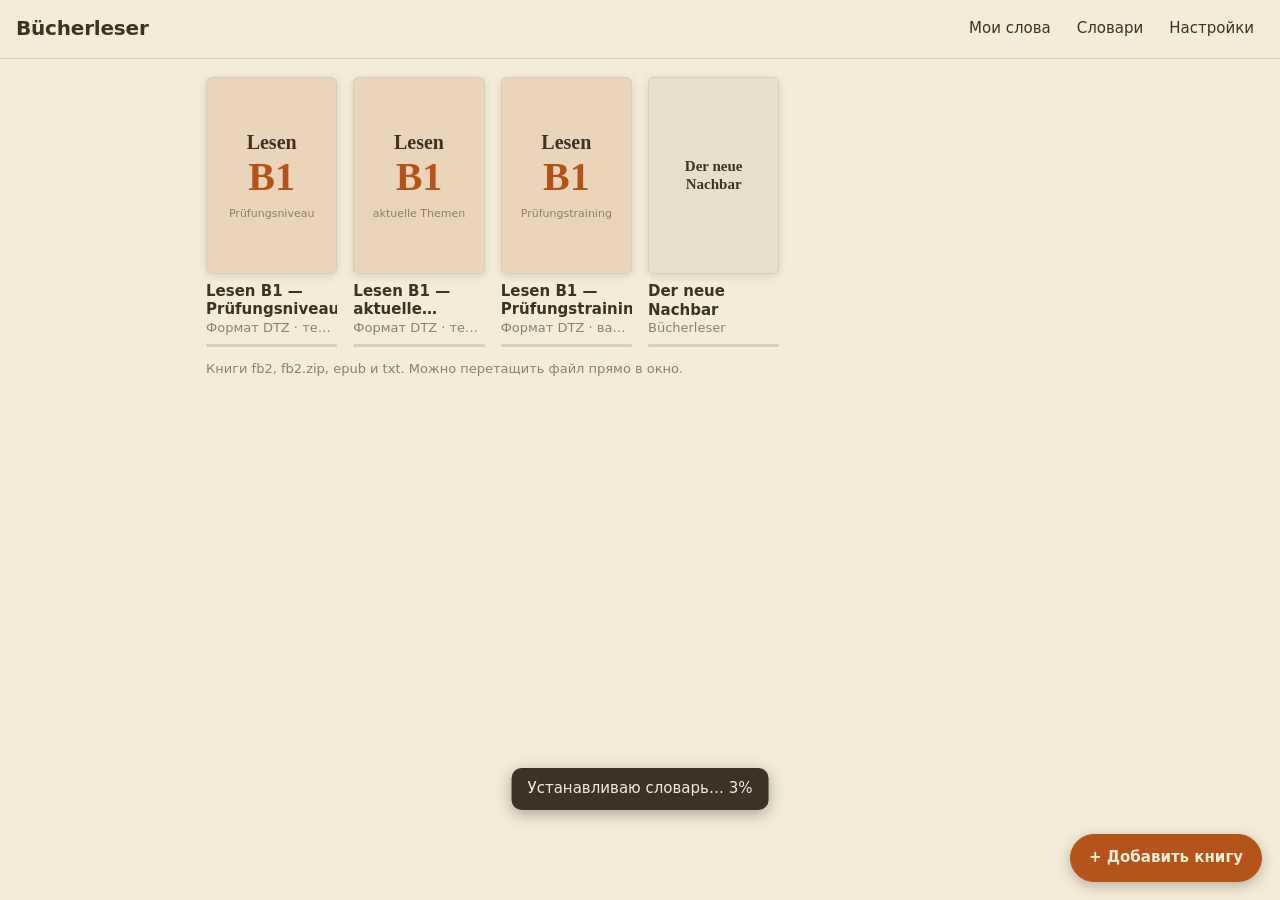
==== index.html @ 7729c73c "Lesen: время копится при паузе и перезапуске таймера, отсчёт — внизу по центру Co-Authored-By: Claud" ====
<!doctype html>
<html lang="ru">
<head>
<meta charset="utf-8">
<meta name="viewport" content="width=device-width, initial-scale=1, viewport-fit=cover">
<meta name="theme-color" content="#f4ecd8">
<title>Bücherleser — читалка для немецкого</title>
<link rel="manifest" href="manifest.webmanifest">
<link rel="icon" href="icon.svg" type="image/svg+xml">
<link rel="apple-touch-icon" href="assets/apple-touch-icon.png">
<meta name="mobile-web-app-capable" content="yes">
<meta name="apple-mobile-web-app-capable" content="yes">
<meta name="apple-mobile-web-app-status-bar-style" content="black-translucent">
<link rel="stylesheet" href="css/app.css">
</head>
<body>

<!-- Библиотека -->
<main id="v-library" class="view">
  <header class="top">
    <h1>Bücherleser</h1>
    <nav>
      <button data-go="vocab">Мои слова</button>
      <button data-go="dicts">Словари</button>
      <button data-go="settings">Настройки</button>
    </nav>
  </header>
  <div class="page">
    <div id="books" class="books"></div>
    <p class="hint">Книги fb2, fb2.zip, epub и txt. Можно перетащить файл прямо в окно.</p>
  </div>
  <button id="add-book" class="fab">+ Добавить книгу</button>
  <input id="book-file" type="file" accept=".fb2,.zip,.txt,.epub,application/epub+zip" multiple hidden>
</main>

<!-- Чтение -->
<main id="v-reader" class="view" hidden>
  <header id="r-top" class="chrome">
    <button id="r-back" aria-label="В библиотеку">‹</button>
    <div id="r-title"></div>
    <button id="r-toc" aria-label="Оглавление">☰</button>
    <button id="r-look" aria-label="Оформление">Аа</button>
  </header>
  <div id="r-view"><div id="r-content" lang="de"></div></div>
  <div id="r-status"><span id="r-chapter"></span><span id="r-timer" title="Осталось времени"></span><span id="r-pos"></span></div>
  <footer id="r-bottom" class="chrome">
    <button id="r-prev" aria-label="Назад">‹</button>
    <input id="r-slider" type="range" min="0" max="1000" value="0" aria-label="Положение в книге">
    <button id="r-next" aria-label="Вперёд">›</button>
  </footer>
  <button id="phrase-btn" hidden>Разобрать фразу</button>
</main>

<!-- Мои слова -->
<main id="v-vocab" class="view" hidden>
  <header class="top"><button data-go="library">‹</button><h1>Мои слова</h1></header>
  <div class="page">
    <div class="tools">
      <input id="vocab-q" type="search" placeholder="Поиск">
      <button id="vx-anki">Экспорт в Anki</button>
      <button id="vx-csv">CSV</button>
      <button id="vx-json">JSON</button>
      <button id="vx-import">Импорт</button>
      <input id="vocab-file" type="file" accept=".json" hidden>
    </div>
    <div id="vocab-list"></div>
  </div>
</main>

<!-- Словари -->
<main id="v-dicts" class="view" hidden>
  <header class="top"><button data-go="library">‹</button><h1>Словари</h1></header>
  <div class="page">
    <div id="dict-list"></div>
    <button id="dict-add" class="primary">+ Подключить словарь</button>
    <input id="dict-file" type="file" multiple hidden>
    <p class="hint">Поддерживаются три формата. <b>StarDict</b> — выберите сразу три файла (.ifo, .idx и .dict или .dict.dz) либо один zip-архив с ними. <b>TSV</b> — строки «слово, табуляция, перевод». <b>JSON</b> — словари, выгруженные из Bücherleser.</p>
  </div>
</main>

<!-- Настройки -->
<main id="v-settings" class="view" hidden>
  <header class="top"><button data-go="library">‹</button><h1>Настройки</h1></header>
  <div class="page form">
    <h2>Ответ на нажатие слова</h2>
    <label class="radio"><input type="radio" name="answer" value="dict"><span><b>Словарь</b> — мгновенно и без интернета. ИИ-разбор открывается отдельной вкладкой.</span></label>
    <label class="radio"><input type="radio" name="answer" value="ai"><span><b>ИИ-разбор</b> — сразу развёрнутое объяснение в контексте. Нужен интернет и ключ.</span></label>

    <h2>ИИ-разбор</h2>
    <label>Ключ Google Gemini
      <input id="set-key" type="password" autocomplete="off" placeholder="AIza…">
    </label>
    <p class="hint">Бесплатный ключ: <a href="https://aistudio.google.com/app/apikey" target="_blank" rel="noopener">aistudio.google.com/app/apikey</a> → «Create API key». Хранится только на этом устройстве. Подходит и ключ Claude (sk-ant-…).</p>
    <label>Модель <select id="set-model"></select></label>
    <p class="btns"><button id="set-models">Обновить список моделей</button></p>
    <label>Ваш уровень немецкого
      <select id="set-level"><option>A1</option><option>A2</option><option>B1</option><option>B2</option><option>C1</option></select>
    </label>

    <h2>Синхронизация между устройствами</h2>
    <p id="cloud-status" class="hint"></p>
    <p class="btns">
      <button id="cloud-in" class="primary">Войти через Google</button>
      <button id="cloud-sync" hidden>Синхронизировать сейчас</button>
      <button id="cloud-out" hidden>Выйти</button>
    </p>
    <p class="hint">Переносятся место чтения, ответы Lesen, «Мои слова» и оформление. Сами книги и словари добавляются на каждом устройстве отдельно — место чтения найдёт книгу по названию.</p>

    <h2>Копия в файл</h2>
    <p class="btns">
      <button id="bk-save">Сохранить копию</button>
      <button id="bk-load">Восстановить из файла</button>
      <input id="bk-file" type="file" accept=".json,application/json" hidden>
    </p>
    <p class="hint">В файле то же, что уходит в синхронизацию. При восстановлении данные объединяются с тем, что уже есть: побеждает более свежая запись.</p>

    <h2>Приложение и полный экран</h2>
    <p id="inst-status" class="hint"></p>
    <p class="btns">
      <button id="inst-btn" class="primary" hidden>Установить приложение</button>
      <button id="fs-btn" hidden>На весь экран</button>
    </p>
  </div>
</main>

<!-- Карточка слова -->
<aside id="sheet" hidden>
  <div class="sh-head">
    <div class="seg" id="sh-tabs"><button data-tab="dict">Словарь</button><button data-tab="ai">ИИ-разбор</button></div>
    <button id="sh-save" aria-label="Сохранить в мои слова">☆</button>
    <button id="sh-close" aria-label="Закрыть">×</button>
  </div>
  <div id="sh-body"></div>
</aside>

<!-- Оформление -->
<aside id="look" class="panel" hidden>
  <div class="themes" id="lk-themes"></div>
  <div class="row"><span>Свой цвет</span><span><label class="clr">фон <input type="color" id="lk-bg"></label> <label class="clr">текст <input type="color" id="lk-fg"></label></span></div>
  <div class="row"><span>Шрифт</span><span><select id="lk-font"></select> <button id="lk-font-add" title="Загрузить файл шрифта">+</button><input id="font-file" type="file" accept=".ttf,.otf,.woff,.woff2" hidden></span></div>
  <div class="row"><span>Размер</span><span class="step" data-k="size" data-step="1" data-min="12" data-max="40"></span></div>
  <div class="row"><span>Межстрочный интервал</span><span class="step" data-k="lh" data-step="0.05" data-min="1.1" data-max="2.4"></span></div>
  <div class="row"><span>Отступ между абзацами</span><span class="step" data-k="para" data-step="0.1" data-min="0" data-max="1.5"></span></div>
  <div class="row"><span>Поля</span><span class="step" data-k="margin" data-step="4" data-min="8" data-max="96"></span></div>
  <div class="row"><span>Ширина колонки</span><span class="step" data-k="maxw" data-step="40" data-min="400" data-max="1400"></span></div>
  <div class="row"><span>Выравнивание</span><span class="seg" data-k="align"><button data-v="justify">По ширине</button><button data-v="left">По левому</button></span></div>
  <div class="row"><span>Листание</span><span class="seg" data-k="mode"><button data-v="paged">Страницы</button><button data-v="scroll">Прокрутка</button></span></div>
  <div class="row"><span>Переносы слов</span><span class="seg" data-k="hyph"><button data-v="true">Да</button><button data-v="false">Нет</button></span></div>
  <div class="row"><span>Красная строка</span><span class="seg" data-k="indent"><button data-v="true">Да</button><button data-v="false">Нет</button></span></div>
</aside>

<aside id="toc" class="panel" hidden></aside>
<div id="scrim" hidden></div>
<div id="toast" hidden></div>
<div id="drop" hidden>Отпустите файл, чтобы добавить книгу</div>

<script type="module" src="js/app.js"></script>
</body>
</html>
---- css/app.css ----
:root {
  --bg: #f4ecd8; --fg: #3d3223;
  --font: Georgia, serif; --size: 19px; --lh: 1.6; --para: .5em; --indent: 1.5em;
  --margin: 24px; --maxw: 720px; --align: justify; --hyph: auto;
  --accent: #b4541a;
  --soft: color-mix(in srgb, var(--fg) 7%, var(--bg));
  --line: color-mix(in srgb, var(--fg) 16%, var(--bg));
  --muted: color-mix(in srgb, var(--fg) 58%, var(--bg));
  --card: color-mix(in srgb, var(--bg) 94%, white);
  --ui: system-ui, -apple-system, "Segoe UI", Roboto, sans-serif;
}
:root[data-dark="1"] { --accent: #f0a45d; --card: color-mix(in srgb, var(--bg) 90%, white); }

* { box-sizing: border-box; -webkit-tap-highlight-color: transparent; }
[hidden] { display: none !important; }
html, body { height: 100%; margin: 0; }
body { background: var(--bg); color: var(--fg); font: 15px/1.45 var(--ui); overflow: hidden; }
button, input, select { font: inherit; color: inherit; }
button { background: none; border: 1px solid var(--line); border-radius: 8px; padding: 7px 12px; cursor: pointer; }
button:hover { background: var(--soft); }
button.primary, .fab { background: var(--accent); border-color: var(--accent); color: var(--bg); font-weight: 600; }
button.primary:hover, .fab:hover { filter: brightness(1.08); background: var(--accent); }
input[type=search], input[type=password], select {
  background: var(--card); border: 1px solid var(--line); border-radius: 8px; padding: 8px 10px; min-width: 0;
}
h1 { font-size: 20px; margin: 0; letter-spacing: -.01em; }
.form h2 { font-size: 13px; text-transform: uppercase; letter-spacing: .06em; color: var(--muted); margin: 26px 0 10px; }
.hint { color: var(--muted); font-size: 13px; }

.view { position: fixed; inset: 0; display: flex; flex-direction: column; }
.top { display: flex; align-items: center; gap: 10px; padding: calc(10px + env(safe-area-inset-top)) 16px 10px; border-bottom: 1px solid var(--line); }
.top h1 { flex: 1; min-width: 0; white-space: nowrap; overflow: hidden; text-overflow: ellipsis; }
.top nav { display: flex; gap: 6px; }
.top button { border-color: transparent; padding: 7px 9px; white-space: nowrap; flex-shrink: 0; }
/* На телефоне три раздела не помещаются рядом с названием: уходят второй строкой, ровными вкладками */
@media (max-width: 560px) {
  .top:has(nav) { flex-wrap: wrap; row-gap: 8px; padding-bottom: 8px; }
  .top nav { width: 100%; gap: 8px; }
  .top nav button { flex: 1 1 0; min-width: 0; padding: 8px 4px; border-color: var(--line); background: var(--card); font-size: 14px; overflow: hidden; text-overflow: ellipsis; }
}
.page { flex: 1; overflow-y: auto; padding: 18px 16px 96px; width: 100%; max-width: 900px; margin: 0 auto; }

/* библиотека */
.books { display: grid; grid-template-columns: repeat(auto-fill, minmax(128px, 1fr)); gap: 22px 16px; }
.book { position: relative; cursor: pointer; }
.cover { aspect-ratio: 2/3; border-radius: 6px; overflow: hidden; background: var(--soft); border: 1px solid var(--line);
  display: flex; align-items: center; justify-content: center; text-align: center; padding: 12px;
  font: 600 15px/1.25 Georgia, serif; box-shadow: 0 2px 8px rgb(0 0 0 / .12); }
.cover img { width: calc(100% + 24px); height: calc(100% + 24px); margin: -12px; object-fit: cover; max-width: none; }
.book .bt { font-weight: 600; margin-top: 8px; line-height: 1.25; display: -webkit-box; -webkit-line-clamp: 2; -webkit-box-orient: vertical; overflow: hidden; }
.book .ba { color: var(--muted); font-size: 13px; white-space: nowrap; overflow: hidden; text-overflow: ellipsis; }
.prog { height: 3px; background: var(--line); border-radius: 2px; margin-top: 6px; }
.prog i { display: block; height: 100%; background: var(--accent); border-radius: 2px; }
.book .del { position: absolute; top: 4px; right: 4px; width: 28px; height: 28px; padding: 0; border-radius: 50%;
  background: rgb(0 0 0 / .55); color: #fff; border: 0; opacity: 0; }
.book:hover .del, .book:focus-within .del { opacity: 1; }
@media (hover: none) { .book .del { opacity: .8; } }
.fab { position: fixed; right: 18px; bottom: calc(18px + env(safe-area-inset-bottom)); padding: 12px 18px; border-radius: 24px; box-shadow: 0 4px 14px rgb(0 0 0 / .25); }
.empty { color: var(--muted); padding: 40px 0; text-align: center; grid-column: 1 / -1; }

/* чтение */
#v-reader { background: var(--bg); }
#r-view { position: absolute; top: calc(18px + env(safe-area-inset-top)); bottom: calc(30px + env(safe-area-inset-bottom));
  left: 0; right: 0; width: min(100%, var(--maxw)); margin: 0 auto; overflow: clip; }
#r-view[data-mode=scroll] { overflow-y: auto; }
#r-content { height: 100%; padding: 0 var(--margin); font-family: var(--font); font-size: var(--size); line-height: var(--lh);
  text-align: var(--align); hyphens: var(--hyph); -webkit-hyphens: var(--hyph); overflow-wrap: break-word; cursor: default; }
#r-view[data-mode=paged] #r-content { column-width: var(--colw, 300px); column-gap: calc(var(--margin) * 2); column-fill: auto; }
#r-view[data-mode=paged] #r-content.anim { transition: transform .2s ease; }
#r-view[data-mode=scroll] #r-content { height: auto; padding-bottom: 40px; }
#r-content p { margin: 0 0 var(--para); text-indent: var(--indent); orphans: 2; widows: 2; }
#r-content h2, #r-content h3, #r-content h4 { text-align: center; hyphens: manual; line-height: 1.25; margin: 0 0 1em; break-after: avoid; text-indent: 0; }
#r-content h2 { font-size: 1.5em; padding-top: 1.2em; }
#r-content h3 { font-size: 1.25em; padding-top: .8em; }
#r-content h4 { font-size: 1.05em; margin-top: 1em; }
#r-content .gap { height: 1em; }
#r-content blockquote { margin: 0 0 1em 2em; font-style: italic; }
#r-content blockquote p, #r-content .v, #r-content .ta { text-indent: 0; }
#r-content .ta { text-align: right; }
#r-content .stanza { margin: 0 0 1em 1.5em; text-align: left; }
#r-content .v { margin: 0; }
#r-content img { max-width: 100%; max-height: 80vh; display: block; margin: 0 auto; }
#r-content a.note { color: var(--accent); cursor: pointer; font-size: .8em; vertical-align: super; line-height: 0; }
#r-content .chnav { text-align: center; margin: 2em 0; break-inside: avoid; }
::highlight(lookup) { background: color-mix(in srgb, var(--accent) 32%, transparent); }

#r-status { position: absolute; left: 0; right: 0; bottom: env(safe-area-inset-bottom); height: 28px; padding: 0 var(--margin);
  width: min(100%, var(--maxw)); margin: 0 auto; display: flex; justify-content: space-between; gap: 12px; align-items: center;
  font-size: 12px; color: var(--muted); }
#r-chapter { white-space: nowrap; overflow: hidden; text-overflow: ellipsis; }
#r-timer { position: absolute; left: 50%; transform: translateX(-50%); font-variant-numeric: tabular-nums; }
#r-timer:not(:empty) ~ #r-pos, #r-status:has(#r-timer:not(:empty)) #r-chapter { max-width: 38%; }
#r-pos { white-space: nowrap; font-variant-numeric: tabular-nums; }
.chrome { position: absolute; left: 0; right: 0; z-index: 5; display: flex; align-items: center; gap: 6px; padding: 8px 10px;
  background: var(--card); transition: transform .18s ease, opacity .18s ease; }
.chrome button { border-color: transparent; min-width: 40px; height: 40px; font-size: 20px; padding: 0 8px; }
#r-look { font-size: 16px; font-weight: 600; }
#r-top { top: 0; padding-top: calc(8px + env(safe-area-inset-top)); border-bottom: 1px solid var(--line); }
#r-bottom { bottom: 0; padding-bottom: calc(8px + env(safe-area-inset-bottom)); border-top: 1px solid var(--line); }
#r-title { flex: 1; font-weight: 600; white-space: nowrap; overflow: hidden; text-overflow: ellipsis; }
#r-slider { flex: 1; accent-color: var(--accent); min-width: 0; }
#v-reader.bare #r-top { transform: translateY(-100%); opacity: 0; pointer-events: none; }
#v-reader.bare #r-bottom { transform: translateY(100%); opacity: 0; pointer-events: none; }
#phrase-btn { position: absolute; left: 50%; transform: translateX(-50%); bottom: calc(44px + env(safe-area-inset-bottom)); z-index: 6;
  background: var(--accent); color: var(--bg); border: 0; border-radius: 20px; padding: 10px 18px; font-weight: 600; box-shadow: 0 4px 14px rgb(0 0 0 / .3); }

/* карточка слова */
#sheet { position: fixed; z-index: 20; left: 50%; transform: translateX(-50%); bottom: calc(8px + env(safe-area-inset-bottom));
  width: min(calc(100% - 16px), 600px); max-height: 46vh; display: flex; flex-direction: column;
  background: var(--card); border: 1px solid var(--line); border-radius: 14px; box-shadow: 0 8px 30px rgb(0 0 0 / .28); }
#sheet.up { bottom: auto; top: calc(8px + env(safe-area-inset-top)); }
.sh-head { display: flex; align-items: center; gap: 6px; padding: 8px 8px 6px 10px; }
.sh-head .seg { margin-right: auto; }
.sh-head > button { border: 0; width: 36px; height: 36px; padding: 0; font-size: 20px; border-radius: 50%; }
#sh-save.on { color: var(--accent); }
#sh-body { overflow-y: auto; padding: 4px 14px 14px; font-size: 15px; }
.seg { display: inline-flex; border: 1px solid var(--line); border-radius: 8px; overflow: hidden; }
.seg button { border: 0; border-radius: 0; padding: 6px 12px; font-size: 14px; }
.seg button.on { background: var(--fg); color: var(--bg); }
.entry { padding: 8px 0; border-top: 1px solid var(--line); }
.entry:first-child { border-top: 0; padding-top: 2px; }
.entry .hw { font-size: 18px; }
.entry .lemma { font-family: Georgia, serif; font-size: 20px; }
.g { font-weight: 700; }
.g-m { color: #2f6fd0; } .g-f { color: #cf3f4f; } .g-n { color: #2e9a57; }
.pos { color: var(--muted); font-size: 12px; margin-left: 4px; }
.gram { color: var(--muted); font-size: 13.5px; margin-top: 1px; }
.via { font-size: 13px; margin-top: 3px; padding: 3px 8px; background: var(--soft); border-radius: 6px; display: inline-block; }
.tr { margin-top: 4px; }
.raw { margin-top: 4px; white-space: pre-wrap; max-height: 9em; overflow: hidden; }
.raw.open { max-height: none; }
.more { border: 0; padding: 2px 0; color: var(--accent); font-size: 13px; }
.src { color: var(--muted); font-size: 11.5px; margin-top: 2px; }
.note-box { background: var(--soft); border-radius: 8px; padding: 8px 10px; margin: 6px 0; font-size: 14px; }
.muted { color: var(--muted); }
.ai p { margin: 0 0 .6em; } .ai ul { margin: 0 0 .6em; padding-left: 1.2em; } .ai li { margin-bottom: .25em; }
.ai h5 { font-size: 14px; margin: .8em 0 .3em; }
.ai b { color: color-mix(in srgb, var(--fg) 100%, var(--accent)); }
.phrase-q { font-family: Georgia, serif; font-size: 17px; font-style: italic; margin-bottom: 6px; }
.wline { padding: 4px 0; border-top: 1px solid var(--line); }

/* панели */
#scrim { position: fixed; inset: 0; z-index: 29; background: rgb(0 0 0 / .25); }
.panel { position: fixed; z-index: 30; left: 50%; transform: translateX(-50%); bottom: 0; width: min(100%, 560px); max-height: 82vh; overflow-y: auto;
  background: var(--card); border: 1px solid var(--line); border-bottom: 0; border-radius: 16px 16px 0 0;
  padding: 14px 16px calc(16px + env(safe-area-inset-bottom)); box-shadow: 0 -8px 30px rgb(0 0 0 / .25); }
.row { display: flex; justify-content: space-between; align-items: center; gap: 10px; padding: 7px 0; }
.row > span:first-child { flex-shrink: 0; }
.themes { display: flex; gap: 10px; padding: 2px 0 10px; flex-wrap: wrap; }
.themes button { width: 46px; height: 46px; border-radius: 50%; border: 2px solid var(--line); font: 600 16px Georgia, serif; padding: 0; }
.themes button.on { border-color: var(--accent); box-shadow: 0 0 0 2px var(--accent); }
.step { display: inline-flex; align-items: center; gap: 4px; }
.step button { width: 38px; height: 34px; padding: 0; font-size: 18px; }
.step output { min-width: 52px; text-align: center; font-variant-numeric: tabular-nums; }
.clr { font-size: 13px; color: var(--muted); }
.clr input { width: 36px; height: 28px; padding: 0; border: 1px solid var(--line); border-radius: 6px; background: none; vertical-align: middle; }
#lk-font { max-width: 170px; }
#toc a { display: block; padding: 9px 4px; border-bottom: 1px solid var(--line); cursor: pointer; }
#toc a.on { color: var(--accent); font-weight: 600; }

/* списки */
.tools { display: flex; gap: 8px; flex-wrap: wrap; margin-bottom: 14px; }
.tools input { flex: 1 1 160px; }
.item { display: flex; gap: 10px; align-items: flex-start; padding: 12px 0; border-bottom: 1px solid var(--line); }
.item .main { flex: 1; min-width: 0; }
.item .w { font: 600 17px Georgia, serif; }
.item .ctx { color: var(--muted); font-size: 13px; font-style: italic; margin-top: 2px; }
.item .acts { display: flex; gap: 6px; align-items: center; flex-shrink: 0; }
.item .acts button { padding: 5px 9px; font-size: 13px; }
.form label { display: block; margin: 12px 0; }
.form label > input, .form label > select { display: block; width: 100%; margin-top: 5px; }
.form label.radio { display: flex; gap: 10px; align-items: flex-start; }
.form label.radio input { margin-top: 4px; }
#dict-add { margin: 16px 0 6px; }

#toast { position: fixed; z-index: 50; left: 50%; transform: translateX(-50%); bottom: 90px; max-width: min(90%, 480px);
  background: var(--fg); color: var(--bg); padding: 10px 16px; border-radius: 10px; box-shadow: 0 4px 16px rgb(0 0 0 / .3); text-align: center; }
#drop { position: fixed; inset: 12px; z-index: 60; border: 3px dashed var(--accent); border-radius: 18px; background: color-mix(in srgb, var(--bg) 88%, transparent);
  display: flex; align-items: center; justify-content: center; font-size: 20px; font-weight: 600; pointer-events: none; }

@media (max-width: 560px) {
  .top nav button { padding: 7px 6px; font-size: 14px; }
  .books { grid-template-columns: repeat(auto-fill, minmax(104px, 1fr)); gap: 18px 12px; }
}

/* Lesen */
.cover.test { flex-direction: column; gap: 2px; font-size: 20px; background: color-mix(in srgb, var(--accent) 16%, var(--bg)); }
.cover.test b { font-size: 40px; color: var(--accent); line-height: 1; }
.cover.test small { font: 500 11px var(--ui); color: var(--muted); margin-top: 8px; }
#r-content .instr { font-size: .85em; text-indent: 0; text-align: left; hyphens: manual; background: var(--soft); border-radius: 8px; padding: .6em .8em; margin-bottom: 1em; line-height: 1.4; }
#r-content .instr span { display: block; color: var(--muted); margin-top: .3em; font-family: var(--ui); font-size: .92em; }
#r-content .tinfo { text-indent: 0; text-align: center; color: var(--muted); font-size: .9em; hyphens: manual; }
#r-content .board { border: 1px solid var(--line); border-radius: 8px; padding: .7em .9em .2em; margin-bottom: 1em; text-align: left; hyphens: manual; font-size: .93em; line-height: 1.4; }
#r-content .board p, #r-content .tx p, #r-content .tbox p { text-indent: 0; }
#r-content .board h3 { padding-top: 0; margin-bottom: .6em; font-size: 1.1em; }
#r-content .board p b { display: block; color: var(--accent); font-size: .9em; }
#r-content .ad { position: relative; border: 1px solid var(--line); border-radius: 8px; padding: .5em .7em .5em 2.2em; margin-bottom: .6em; break-inside: avoid; text-align: left; hyphens: manual; font-size: .9em; line-height: 1.35; }
#r-content .ad-k { position: absolute; left: .7em; top: .45em; color: var(--accent); }
#r-content .grp { margin-bottom: 1.4em; }
#r-content .tx { margin-bottom: .9em; }
#r-content .tx:not(.ads) { border-left: 3px solid var(--line); padding-left: .8em; }
#r-content .tx h4 { text-align: left; margin-top: 0; margin-bottom: .5em; }
#r-content .gap-n { color: var(--accent); }
#r-content .q { break-inside: avoid; margin: 0 0 1em; text-align: left; hyphens: manual; }
#r-content .q-t { margin-bottom: .4em; line-height: 1.35; }
#r-content .q-t b { color: var(--accent); margin-right: .4em; }
#r-content .opts { display: flex; flex-direction: column; gap: .35em; }
#r-content .opts.line { flex-direction: row; flex-wrap: wrap; }
#r-content .opt { display: flex; gap: .6em; align-items: baseline; text-align: left; padding: .45em .75em; font-size: .9em; line-height: 1.3; background: var(--card); min-width: 2.6em; justify-content: flex-start; }
#r-content .opts.line .opt { justify-content: center; }
#r-content .opt i { font-style: normal; font-weight: 700; color: var(--muted); }
#r-content .opt.on { border-color: var(--accent); background: color-mix(in srgb, var(--accent) 18%, var(--bg)); box-shadow: inset 0 0 0 1px var(--accent); }
#r-content .opt.ok { border-color: #2e9a57; background: color-mix(in srgb, #2e9a57 22%, var(--bg)); box-shadow: none; }
#r-content .opt.bad { border-color: #cf3f4f; background: color-mix(in srgb, #cf3f4f 20%, var(--bg)); box-shadow: none; text-decoration: line-through; }
#r-content .noans { color: #cf3f4f; font: 500 .75em var(--ui); margin-top: .3em; }
#r-content .tbox { font-family: var(--ui); font-size: .82em; line-height: 1.45; text-align: left; hyphens: manual; }
#r-content .tbox p { margin-bottom: .8em; }
#r-content .tbox button { margin: 0 .5em .5em 0; }
#r-content .score { text-indent: 0; text-align: center; font-size: 2.4em; font-weight: 700; margin: .2em 0 .4em; }
#r-content .score small { display: block; font: 500 .4em var(--ui); color: var(--muted); }
#r-content .tx:has(.board) { border-left: 0; padding-left: 0; }
.btns { display: flex; flex-wrap: wrap; gap: 8px; margin: 10px 0; }
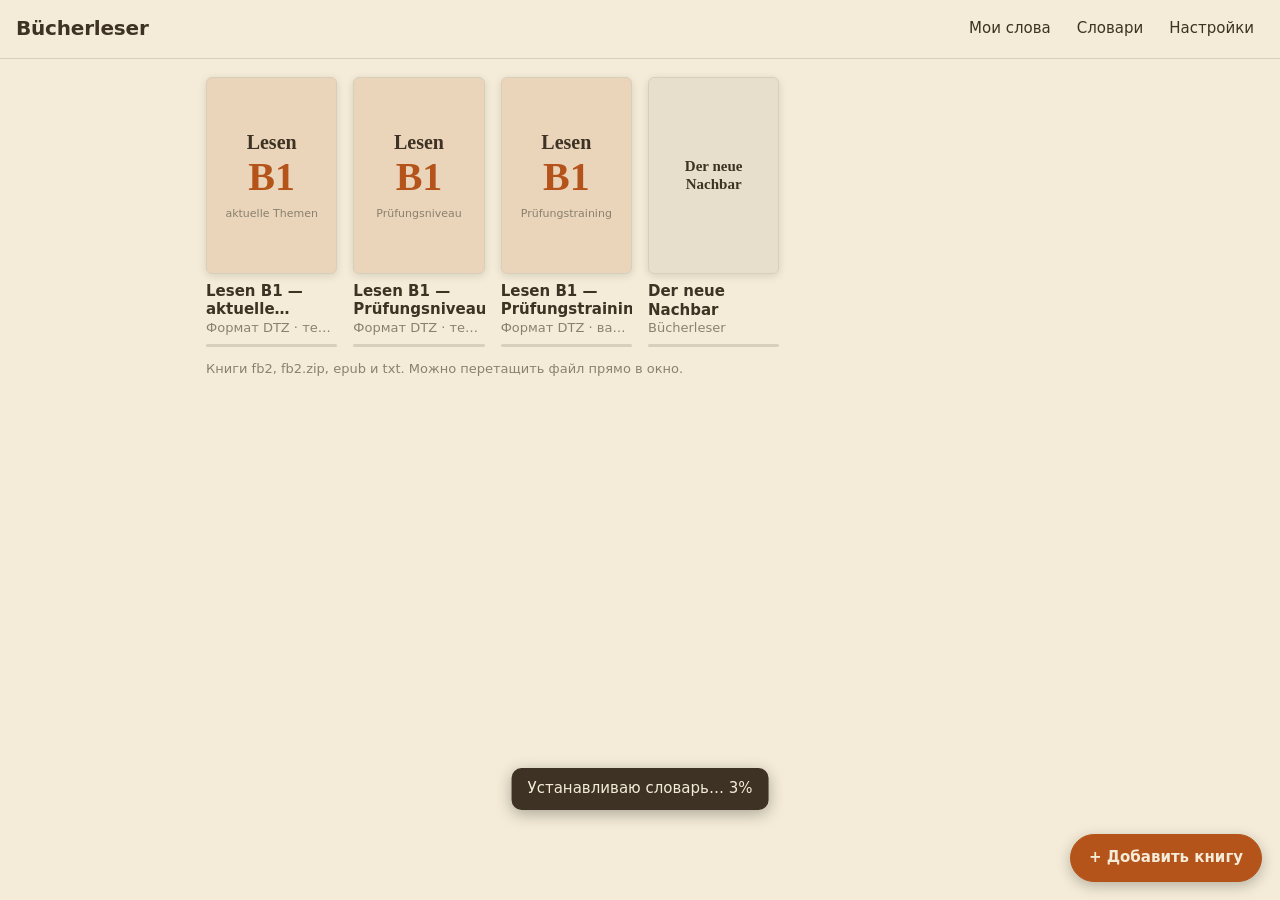
==== commit 9e5777a3: "Обновления доходят до установленного приложения: проверка при возврате, перезапуск на новой версии, " ====
--- a/index.html
+++ b/index.html
@@ -48,7 +48,6 @@
     <input id="r-slider" type="range" min="0" max="1000" value="0" aria-label="Положение в книге">
     <button id="r-next" aria-label="Вперёд">›</button>
   </footer>
-  <button id="phrase-btn" hidden>Разобрать фразу</button>
 </main>
 
 <!-- Мои слова -->
@@ -85,6 +84,7 @@
     <h2>Ответ на нажатие слова</h2>
     <label class="radio"><input type="radio" name="answer" value="dict"><span><b>Словарь</b> — мгновенно и без интернета. ИИ-разбор открывается отдельной вкладкой.</span></label>
     <label class="radio"><input type="radio" name="answer" value="ai"><span><b>ИИ-разбор</b> — сразу развёрнутое объяснение в контексте. Нужен интернет и ключ.</span></label>
+    <p class="hint">Предложение целиком — двойное нажатие на любое его слово. Своя фраза — задержите палец на первом слове и протяните до последнего (мышью — просто протяните).</p>
 
     <h2>ИИ-разбор</h2>
     <label>Ключ Google Gemini
@@ -120,6 +120,8 @@
       <button id="inst-btn" class="primary" hidden>Установить приложение</button>
       <button id="fs-btn" hidden>На весь экран</button>
     </p>
+    <p id="ver" class="hint"></p>
+    <p class="btns"><button id="upd-btn">Проверить обновление</button></p>
   </div>
 </main>
 
--- a/css/app.css
+++ b/css/app.css
@@ -90,9 +90,12 @@
 #r-chapter { white-space: nowrap; overflow: hidden; text-overflow: ellipsis; }
 #r-timer { position: absolute; left: 50%; transform: translateX(-50%); font-variant-numeric: tabular-nums; }
 #r-timer:not(:empty) ~ #r-pos, #r-status:has(#r-timer:not(:empty)) #r-chapter { max-width: 38%; }
+#r-timer.low { color: #d84315; font-weight: 600; }
+#r-view { touch-action: manipulation; }
+#r-content { -webkit-touch-callout: none; }
 #r-pos { white-space: nowrap; font-variant-numeric: tabular-nums; }
 .chrome { position: absolute; left: 0; right: 0; z-index: 5; display: flex; align-items: center; gap: 6px; padding: 8px 10px;
-  background: var(--card); transition: transform .18s ease, opacity .18s ease; }
+  background: var(--card); transition: transform .35s ease, opacity .35s ease; }
 .chrome button { border-color: transparent; min-width: 40px; height: 40px; font-size: 20px; padding: 0 8px; }
 #r-look { font-size: 16px; font-weight: 600; }
 #r-top { top: 0; padding-top: calc(8px + env(safe-area-inset-top)); border-bottom: 1px solid var(--line); }
@@ -101,8 +104,6 @@
 #r-slider { flex: 1; accent-color: var(--accent); min-width: 0; }
 #v-reader.bare #r-top { transform: translateY(-100%); opacity: 0; pointer-events: none; }
 #v-reader.bare #r-bottom { transform: translateY(100%); opacity: 0; pointer-events: none; }
-#phrase-btn { position: absolute; left: 50%; transform: translateX(-50%); bottom: calc(44px + env(safe-area-inset-bottom)); z-index: 6;
-  background: var(--accent); color: var(--bg); border: 0; border-radius: 20px; padding: 10px 18px; font-weight: 600; box-shadow: 0 4px 14px rgb(0 0 0 / .3); }
 
 /* карточка слова */
 #sheet { position: fixed; z-index: 20; left: 50%; transform: translateX(-50%); bottom: calc(8px + env(safe-area-inset-bottom));
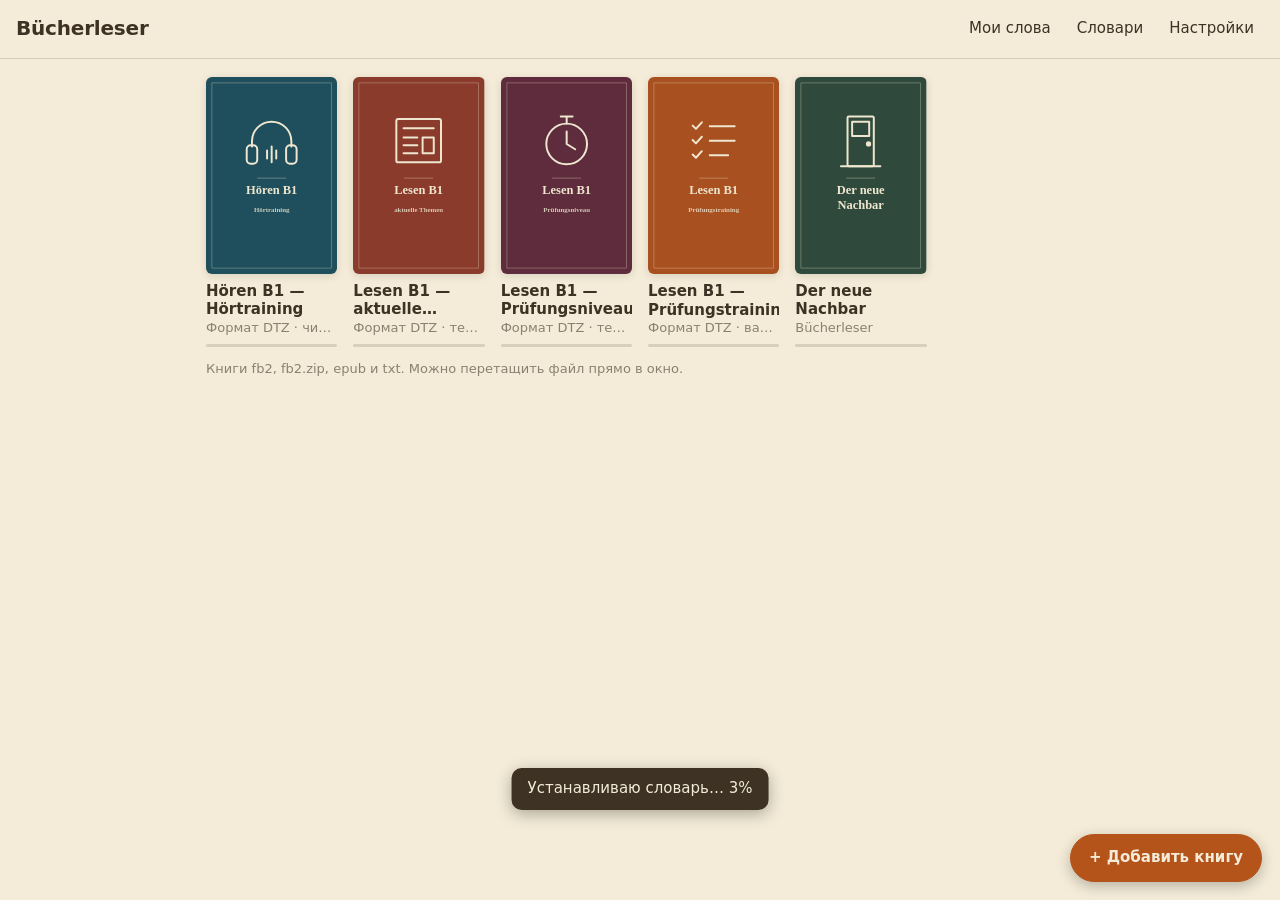
==== commit 49e90849: "Книга «Hören B1»: восемь вариантов аудирования в формате DTZ, тексты читает синтез речи Варианты h01" ====
--- a/index.html
+++ b/index.html
@@ -104,7 +104,7 @@
       <button id="cloud-sync" hidden>Синхронизировать сейчас</button>
       <button id="cloud-out" hidden>Выйти</button>
     </p>
-    <p class="hint">Переносятся место чтения, ответы Lesen, «Мои слова» и оформление. Сами книги и словари добавляются на каждом устройстве отдельно — место чтения найдёт книгу по названию.</p>
+    <p class="hint">Переносятся место чтения, ответы Lesen и Hören, «Мои слова» и оформление. Сами книги и словари добавляются на каждом устройстве отдельно — место чтения найдёт книгу по названию.</p>
 
     <h2>Копия в файл</h2>
     <p class="btns">
--- a/css/app.css
+++ b/css/app.css
@@ -38,7 +38,9 @@
   .top nav { width: 100%; gap: 8px; }
   .top nav button { flex: 1 1 0; min-width: 0; padding: 8px 4px; border-color: var(--line); background: var(--card); font-size: 14px; overflow: hidden; text-overflow: ellipsis; }
 }
-.page { flex: 1; overflow-y: auto; padding: 18px 16px 96px; width: 100%; max-width: 900px; margin: 0 auto; }
+/* колонка по центру задаётся полями, а не шириной блока: полоса прокрутки остаётся у края окна, а не посреди экрана */
+.page { flex: 1; overflow-y: auto; padding: 18px max(16px, calc(50% - 434px)) 96px; width: 100%; }
+* { scrollbar-width: thin; scrollbar-color: var(--line) transparent; }
 
 /* библиотека */
 .books { display: grid; grid-template-columns: repeat(auto-fill, minmax(128px, 1fr)); gap: 22px 16px; }
@@ -47,7 +49,9 @@
   display: flex; align-items: center; justify-content: center; text-align: center; padding: 12px;
   font: 600 15px/1.25 Georgia, serif; box-shadow: 0 2px 8px rgb(0 0 0 / .12); }
 .cover img { width: calc(100% + 24px); height: calc(100% + 24px); margin: -12px; object-fit: cover; max-width: none; }
-.book .bt { font-weight: 600; margin-top: 8px; line-height: 1.25; display: -webkit-box; -webkit-line-clamp: 2; -webkit-box-orient: vertical; overflow: hidden; }
+.cover.art { padding: 0; border: 0; }
+.cover.art svg { width: 100%; height: 100%; display: block; }
+.book .bt { font-weight: 600; margin-top: 8px; line-height: 1.25; min-height: 2.5em; display: -webkit-box; -webkit-line-clamp: 2; -webkit-box-orient: vertical; overflow: hidden; }
 .book .ba { color: var(--muted); font-size: 13px; white-space: nowrap; overflow: hidden; text-overflow: ellipsis; }
 .prog { height: 3px; background: var(--line); border-radius: 2px; margin-top: 6px; }
 .prog i { display: block; height: 100%; background: var(--accent); border-radius: 2px; }
@@ -185,9 +189,6 @@
 }
 
 /* Lesen */
-.cover.test { flex-direction: column; gap: 2px; font-size: 20px; background: color-mix(in srgb, var(--accent) 16%, var(--bg)); }
-.cover.test b { font-size: 40px; color: var(--accent); line-height: 1; }
-.cover.test small { font: 500 11px var(--ui); color: var(--muted); margin-top: 8px; }
 #r-content .instr { font-size: .85em; text-indent: 0; text-align: left; hyphens: manual; background: var(--soft); border-radius: 8px; padding: .6em .8em; margin-bottom: 1em; line-height: 1.4; }
 #r-content .instr span { display: block; color: var(--muted); margin-top: .3em; font-family: var(--ui); font-size: .92em; }
 #r-content .tinfo { text-indent: 0; text-align: center; color: var(--muted); font-size: .9em; hyphens: manual; }
@@ -221,3 +222,18 @@
 #r-content .score small { display: block; font: 500 .4em var(--ui); color: var(--muted); }
 #r-content .tx:has(.board) { border-left: 0; padding-left: 0; }
 .btns { display: flex; flex-wrap: wrap; gap: 8px; margin: 10px 0; }
+/* Hören: кнопка прослушивания, счётчик, расшифровка */
+#r-content .hear { display: flex; align-items: center; gap: .7em; flex-wrap: wrap; margin-bottom: .6em; break-inside: avoid; font-family: var(--ui); font-size: .85em; text-align: left; }
+#r-content .hear-l { color: var(--accent); min-width: 5.2em; }
+#r-content .play { padding: .45em .9em; white-space: nowrap; }
+#r-content .play.on { border-color: var(--accent); background: color-mix(in srgb, var(--accent) 18%, var(--bg)); }
+#r-content .plays { color: var(--muted); font-size: .9em; }
+#r-content .plays.over { color: #cf3f4f; }
+#r-content .script { font-size: .93em; }
+#r-content .script p { text-align: left; margin-bottom: .35em; }
+#r-content .script .sp { color: var(--muted); font-weight: 600; }
+#r-content .ex-sol, #r-content .topic { text-indent: 0; text-align: left; font-size: .9em; }
+#r-content .topic { font-weight: 700; }
+#r-content .speech { margin-top: 1.2em; border-top: 1px solid var(--line); padding-top: 1em; }
+#r-content .speech .warn { color: #cf3f4f; font-weight: 600; }
+#r-content .speech .rate { display: inline-block; min-width: 3.2em; text-align: center; margin-right: .5em; font-weight: 600; }
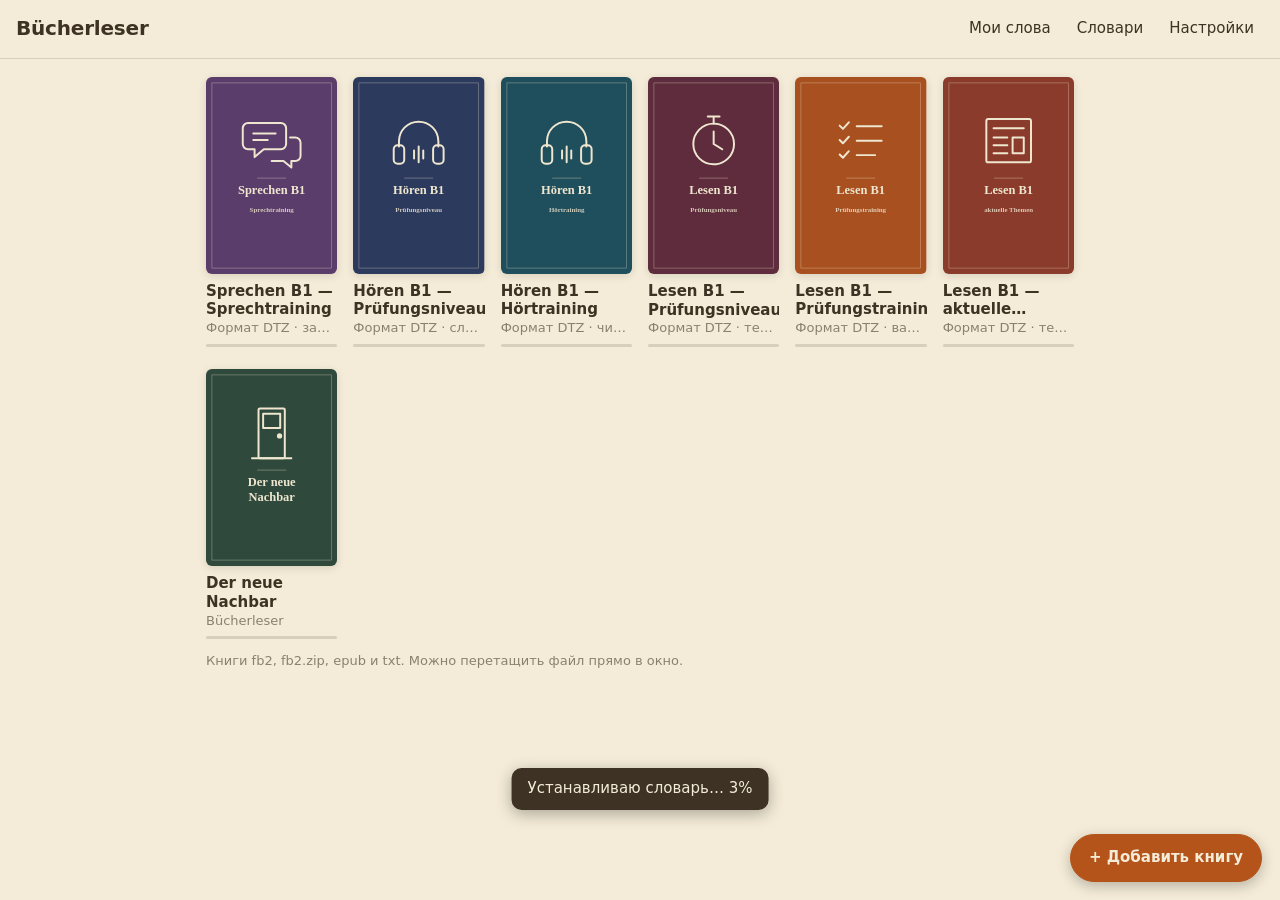
==== commit 7130190e: "Книга «Sprechen B1»: голосовой тренажёр фраз и восемь наборов заданий устной части DTZ Тренажёр: под" ====
--- a/index.html
+++ b/index.html
@@ -104,7 +104,7 @@
       <button id="cloud-sync" hidden>Синхронизировать сейчас</button>
       <button id="cloud-out" hidden>Выйти</button>
     </p>
-    <p class="hint">Переносятся место чтения, ответы Lesen и Hören, «Мои слова» и оформление. Сами книги и словари добавляются на каждом устройстве отдельно — место чтения найдёт книгу по названию.</p>
+    <p class="hint">Переносятся место чтения, ответы Lesen и Hören, прогресс Sprechen, «Мои слова» и оформление. Сами книги и словари добавляются на каждом устройстве отдельно — место чтения найдёт книгу по названию.</p>
 
     <h2>Копия в файл</h2>
     <p class="btns">
--- a/css/app.css
+++ b/css/app.css
@@ -225,6 +225,9 @@
 /* Hören: кнопка прослушивания, счётчик, расшифровка */
 #r-content .hear { display: flex; align-items: center; gap: .7em; flex-wrap: wrap; margin-bottom: .6em; break-inside: avoid; font-family: var(--ui); font-size: .85em; text-align: left; }
 #r-content .hear-l { color: var(--accent); min-width: 5.2em; }
+/* Hören: кнопка «Прослушать» и её задания держатся на одной странице (пока нет расшифровки — она длинная) */
+#r-content .grp:has(.hear):not(:has(.script)) { break-inside: avoid; }
+#r-content .hear { break-after: avoid; }
 #r-content .play { padding: .45em .9em; white-space: nowrap; }
 #r-content .play.on { border-color: var(--accent); background: color-mix(in srgb, var(--accent) 18%, var(--bg)); }
 #r-content .plays { color: var(--muted); font-size: .9em; }
@@ -237,3 +240,44 @@
 #r-content .speech { margin-top: 1.2em; border-top: 1px solid var(--line); padding-top: 1em; }
 #r-content .speech .warn { color: #cf3f4f; font-weight: 600; }
 #r-content .speech .rate { display: inline-block; min-width: 3.2em; text-align: center; margin-right: .5em; font-weight: 600; }
+#r-content .now { color: var(--accent); font-weight: 600; font-size: .9em; }
+#r-content .now:empty { display: none; }
+#r-content .vsel { display: flex; flex-wrap: wrap; gap: .6em 1.2em; }
+#r-content .vsel select { margin-left: .4em; max-width: 14em; }
+/* Sprechen: карточка задания, рисунок, запись, самопроверка, разбор */
+#r-content .ru { font-family: var(--ui); font-size: .85em; line-height: 1.45; text-indent: 0; text-align: left; hyphens: manual; }
+#r-content .rm { text-indent: 0; text-align: left; hyphens: manual; margin-bottom: .55em; break-inside: avoid; }
+#r-content .rm span { display: block; font-family: var(--ui); font-size: .8em; color: var(--muted); }
+#r-content .sp-card h3 { text-align: left; }
+#r-content .sp-scene { margin: 0 0 .8em; break-inside: avoid; }
+#r-content .sp-scene svg { display: block; width: 100%; max-width: 30em; margin: 0 auto; border-radius: 8px; border: 1px solid var(--line); }
+#r-content .sp-q { text-indent: 0; text-align: left; margin-bottom: .2em; font-size: .93em; }
+#r-content .sp-list { margin: 0 0 .8em 1.2em; padding: 0; text-align: left; hyphens: manual; font-size: .93em; }
+#r-content .sp { border-top: 1px solid var(--line); padding-top: .9em; margin-top: 1em; }
+#r-content .sp-h { margin-bottom: .45em; }
+#r-content .sp-time { font-weight: 600; margin-left: .2em; }
+#r-content .sp-audio audio { width: 100%; max-width: 26em; height: 40px; }
+#r-content .sp button.on { border-color: #cf3f4f; color: #cf3f4f; }
+#r-content .chks { display: flex; flex-direction: column; gap: .35em; margin-bottom: .9em; }
+#r-content .chk { display: flex; gap: .6em; align-items: baseline; text-align: left; background: var(--card); margin: 0; padding: .45em .7em; line-height: 1.3; }
+#r-content .chk i { font-style: normal; font-weight: 700; color: transparent; border: 1px solid var(--line); border-radius: 4px; width: 1.25em; height: 1.25em; line-height: 1.2em; text-align: center; flex-shrink: 0; }
+#r-content .sp .chk.on { border-color: #2e9a57; color: inherit; background: color-mix(in srgb, #2e9a57 16%, var(--bg)); }
+#r-content .chk.on i { color: #fff; background: #2e9a57; border-color: #2e9a57; }
+#r-content .sp-text { display: block; width: 100%; box-sizing: border-box; font: inherit; font-family: var(--font); font-size: 1.1em; line-height: 1.4; color: inherit; background: var(--card); border: 1px solid var(--line); border-radius: 8px; padding: .5em .7em; margin-bottom: .6em; resize: vertical; user-select: text; -webkit-user-select: text; }
+#r-content .sp-ai:empty { display: none; }
+#r-content .sp-ai { border-left: 3px solid var(--accent); padding-left: .8em; margin-bottom: 1em; font-size: 1.05em; }
+#r-content .sp-ai p, #r-content .sp-ai li { text-indent: 0; text-align: left; hyphens: manual; margin-bottom: .4em; }
+#r-content .sp-ai ul { margin: 0 0 .5em 1.1em; padding: 0; }
+#r-content .sp-sample .script { font-family: var(--font); font-size: 1.15em; }
+#r-content .drill { border: 1px solid var(--line); border-radius: 10px; padding: .9em 1em .4em; margin: .6em 0 1em; background: var(--card); break-inside: avoid; }
+#r-content .dr-n { color: var(--muted); margin-bottom: .5em; }
+#r-content .dr-ru { font-size: 1.25em; line-height: 1.35; margin-bottom: .5em; }
+#r-content .dr-de { font-family: var(--font); font-size: 1.45em; line-height: 1.35; font-weight: 600; margin-bottom: .5em; }
+#r-content .dr-de .hit { color: #2e9a57; }
+#r-content .dr-de .miss { color: #cf3f4f; text-decoration: underline wavy; text-underline-offset: 3px; }
+#r-content .dr-res.good { color: #2e9a57; font-weight: 600; }
+#r-content .dr-res.bad { color: #cf3f4f; font-weight: 600; }
+#r-content .dr-res .muted { font-weight: 400; }
+#r-content .drill button.on { border-color: #cf3f4f; color: #cf3f4f; background: none; }
+#r-content .dr-all { margin-bottom: 1em; }
+#r-content .dr-all summary { font-family: var(--ui); font-size: .85em; cursor: pointer; color: var(--muted); margin-bottom: .6em; }
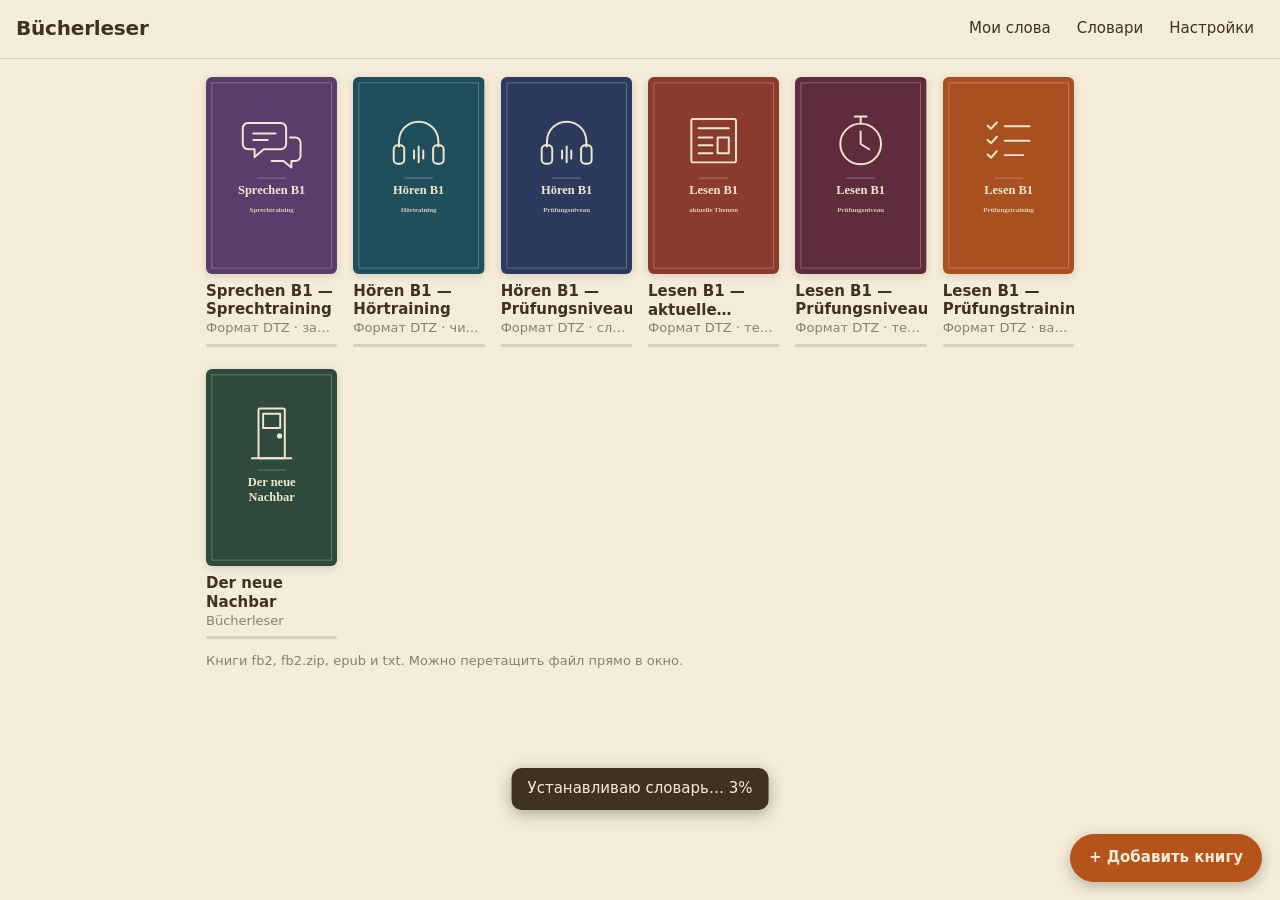
==== commit e47c1b8c: "Sprechen: тренажёр фраз переделан — отдельный экран, ступени, повторение по дням Прежняя карточка ст" ====
--- a/index.html
+++ b/index.html
@@ -48,6 +48,13 @@
     <input id="r-slider" type="range" min="0" max="1000" value="0" aria-label="Положение в книге">
     <button id="r-next" aria-label="Вперёд">›</button>
   </footer>
+</main>
+
+<!-- Тренажёр фраз книги Sprechen: отдельный экран, кнопки всегда внизу -->
+<main id="v-trainer" class="view" hidden>
+  <header class="top"><button id="tr-back" aria-label="Назад">‹</button><h1>Phrasentrainer</h1><span id="tr-pos"></span></header>
+  <div id="tr-body" class="page"></div>
+  <footer id="tr-bar"></footer>
 </main>
 
 <!-- Мои слова -->
--- a/css/app.css
+++ b/css/app.css
@@ -250,13 +250,17 @@
 #r-content .rm span { display: block; font-family: var(--ui); font-size: .8em; color: var(--muted); }
 #r-content .sp-card h3 { text-align: left; }
 #r-content .sp-scene { margin: 0 0 .8em; break-inside: avoid; }
+#r-content .sp-scene img { display: block; width: 100%; height: auto; max-width: 30em; margin: 0 auto; border-radius: 8px; }
 #r-content .sp-scene svg { display: block; width: 100%; max-width: 30em; margin: 0 auto; border-radius: 8px; border: 1px solid var(--line); }
 #r-content .sp-q { text-indent: 0; text-align: left; margin-bottom: .2em; font-size: .93em; }
 #r-content .sp-list { margin: 0 0 .8em 1.2em; padding: 0; text-align: left; hyphens: manual; font-size: .93em; }
 #r-content .sp { border-top: 1px solid var(--line); padding-top: .9em; margin-top: 1em; }
 #r-content .sp-h { margin-bottom: .45em; }
 #r-content .sp-time { font-weight: 600; margin-left: .2em; }
-#r-content .sp-audio audio { width: 100%; max-width: 26em; height: 40px; }
+#r-content .sp-audio { min-height: 40px; }
+#r-content .sp-audio audio { width: 100%; max-width: 26em; height: 40px; display: block; }
+#r-content .sp-audio:not(.has) audio { visibility: hidden; }
+#r-content .sp [data-sp=rec], #r-content .sp [data-sp=dict] { min-width: 13.5em; }
 #r-content .sp button.on { border-color: #cf3f4f; color: #cf3f4f; }
 #r-content .chks { display: flex; flex-direction: column; gap: .35em; margin-bottom: .9em; }
 #r-content .chk { display: flex; gap: .6em; align-items: baseline; text-align: left; background: var(--card); margin: 0; padding: .45em .7em; line-height: 1.3; }
@@ -269,15 +273,66 @@
 #r-content .sp-ai p, #r-content .sp-ai li { text-indent: 0; text-align: left; hyphens: manual; margin-bottom: .4em; }
 #r-content .sp-ai ul { margin: 0 0 .5em 1.1em; padding: 0; }
 #r-content .sp-sample .script { font-family: var(--font); font-size: 1.15em; }
-#r-content .drill { border: 1px solid var(--line); border-radius: 10px; padding: .9em 1em .4em; margin: .6em 0 1em; background: var(--card); break-inside: avoid; }
-#r-content .dr-n { color: var(--muted); margin-bottom: .5em; }
-#r-content .dr-ru { font-size: 1.25em; line-height: 1.35; margin-bottom: .5em; }
-#r-content .dr-de { font-family: var(--font); font-size: 1.45em; line-height: 1.35; font-weight: 600; margin-bottom: .5em; }
-#r-content .dr-de .hit { color: #2e9a57; }
-#r-content .dr-de .miss { color: #cf3f4f; text-decoration: underline wavy; text-underline-offset: 3px; }
-#r-content .dr-res.good { color: #2e9a57; font-weight: 600; }
-#r-content .dr-res.bad { color: #cf3f4f; font-weight: 600; }
-#r-content .dr-res .muted { font-weight: 400; }
-#r-content .drill button.on { border-color: #cf3f4f; color: #cf3f4f; background: none; }
-#r-content .dr-all { margin-bottom: 1em; }
-#r-content .dr-all summary { font-family: var(--ui); font-size: .85em; cursor: pointer; color: var(--muted); margin-bottom: .6em; }
+
+/* Тренажёр фраз: отдельный экран. Середина прокручивается, кнопки стоят в нижней полосе постоянной высоты — ничего не прыгает */
+#v-trainer { background: var(--bg); }
+#tr-pos { color: var(--muted); font-size: 14px; padding-right: 4px; white-space: nowrap; }
+#tr-body { padding-bottom: 24px; }
+#tr-body h2 { font-size: 13px; text-transform: uppercase; letter-spacing: .06em; color: var(--muted); margin: 22px 0 10px; }
+#tr-body .muted { color: var(--muted); }
+#tr-bar { display: flex; flex-wrap: wrap; align-content: flex-start; gap: 8px; padding: 10px max(16px, calc(50% - 434px)) calc(12px + env(safe-area-inset-bottom)); border-top: 1px solid var(--line); background: var(--bg); }
+#v-trainer[data-scr=card] #tr-bar { min-height: calc(136px + env(safe-area-inset-bottom)); }
+#tr-bar button { flex: 1 1 0; min-height: 48px; padding: 8px 10px; font-size: 15px; white-space: nowrap; background: var(--card); }
+#tr-bar button.primary { background: var(--accent); font-size: 17px; }
+#tr-bar button.wide { flex: 1 1 100%; min-height: 56px; }
+#tr-bar button.on { background: #cf3f4f; border-color: #cf3f4f; animation: tr-pulse 1.4s ease-in-out infinite; }
+#tr-bar .tr-idle { margin: 6px 0; flex: 1; text-align: center; }
+@keyframes tr-pulse { 50% { filter: brightness(1.18); } }
+.tr-sum { background: var(--card); border: 1px solid var(--line); border-radius: 12px; padding: 14px 16px; }
+.tr-sum p { margin: 0 0 4px; }
+.tr-big { font-size: 19px; font-weight: 700; line-height: 1.3; }
+.tr-end { text-align: center; margin-top: 12vh; padding: 22px 16px; }
+.tr-note { background: var(--soft); border-radius: 10px; padding: 10px 12px; margin: 12px 0 0; }
+.tr-note button { margin: 6px 0 0; display: block; background: var(--card); }
+.tr-blocks { display: flex; flex-direction: column; gap: 10px; }
+.tr-block { display: flex; flex-direction: column; gap: 3px; text-align: left; background: var(--card); padding: 12px 14px; border-radius: 12px; }
+.tr-block b { font-size: 16px; }
+.tr-block span { color: var(--muted); font-size: 13.5px; line-height: 1.35; }
+.tr-block .tr-st { color: var(--fg); }
+.tr-block .prog { margin-top: 5px; }
+.tr-how { margin-top: 18px; color: var(--muted); }
+.tr-how summary { cursor: pointer; padding: 6px 0; }
+.tr-how p { margin: 8px 0; line-height: 1.5; }
+.tr-card { display: flex; flex-direction: column; gap: 12px; }
+.tr-card p { margin: 0; }
+.tr-card i { font-style: normal; }
+.tr-step { display: flex; align-items: center; gap: 10px; flex-wrap: wrap; color: var(--muted); font-size: 13.5px; }
+.tr-dots { display: inline-flex; gap: 5px; }
+.tr-dots i { width: 22px; height: 6px; border-radius: 3px; background: var(--line); }
+.tr-dots i.done { background: #2e9a57; }
+.tr-dots i.on { background: var(--accent); }
+.tr-tag { border: 1px solid var(--line); border-radius: 10px; padding: 0 8px; font-size: 12px; }
+.tr-q { font-family: var(--font); font-size: 21px; line-height: 1.35; background: var(--soft); border-radius: 12px; padding: 12px 14px; }
+.tr-q b { display: block; font: 600 12px var(--ui); letter-spacing: .05em; text-transform: uppercase; color: var(--muted); margin-bottom: 2px; }
+.tr-ru { font-size: 20px; line-height: 1.35; }
+.tr-ru.small { font-size: 15px; color: var(--muted); }
+.tr-ru i, .tr-also i, .tr-heard i { display: block; font-size: 12px; letter-spacing: .05em; text-transform: uppercase; color: var(--muted); margin-bottom: 2px; }
+.tr-de { font-family: var(--font); font-size: 25px; line-height: 1.35; font-weight: 600; min-height: 2.7em; }
+.tr-de.hid { color: var(--line); letter-spacing: .3em; }
+.tr-gap { color: var(--accent); letter-spacing: 0; }
+.tr-de .hit { color: #2e9a57; }
+.tr-de .miss { color: #cf3f4f; text-decoration: underline wavy; text-underline-offset: 4px; }
+.tr-hint { color: var(--muted); }
+.tr-res { font-weight: 600; font-size: 17px; }
+.tr-res.good, .tr-res .good { color: #2e9a57; }
+.tr-res.bad { color: #cf3f4f; }
+.tr-heard { color: var(--muted); min-height: 2.9em; }
+.tr-heard.live { color: var(--fg); }
+.tr-self { color: var(--muted); font-size: 13.5px; }
+.tr-self button { margin-left: 6px; padding: 5px 10px; background: var(--card); color: var(--fg); }
+.tr-prog { display: block; height: 4px; margin: -6px 0 14px; }
+.tr-also span { display: block; font-family: var(--font); font-size: 17px; line-height: 1.35; margin-bottom: 3px; }
+.tr-form { display: flex; flex-direction: column; gap: 12px; margin-top: 12px; }
+.tr-form label { display: flex; flex-direction: column; gap: 4px; font-size: 13.5px; color: var(--muted); }
+.tr-form select, .tr-form input { color: var(--fg); font-size: 16px; background: var(--card); border: 1px solid var(--line); border-radius: 8px; padding: 10px; width: 100%; }
+.tr-prev p { font-family: var(--font); font-size: 17px; line-height: 1.4; margin: 0 0 6px; }
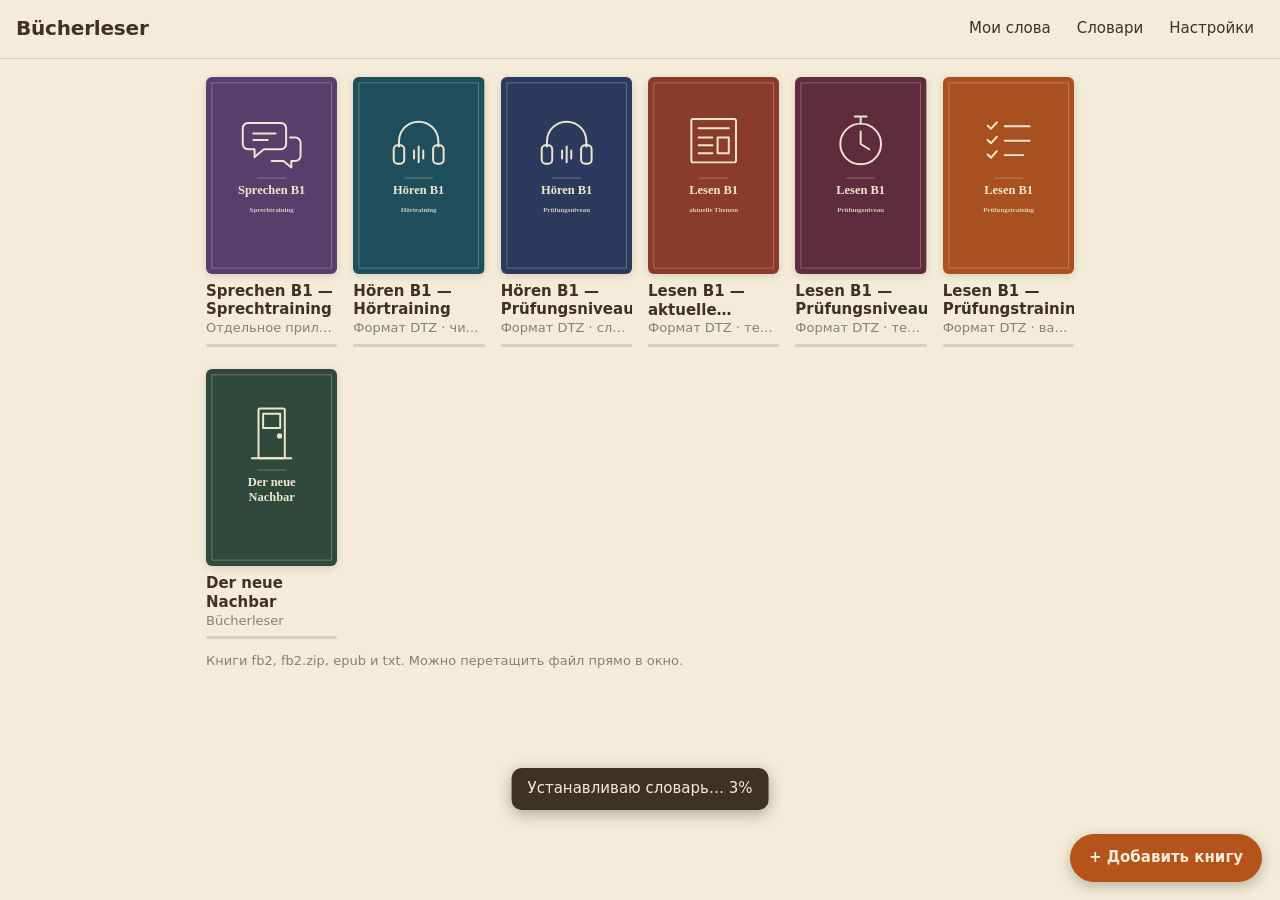
==== commit c2713bcd: "Sprechen B1 — отдельное приложение в папке sprechen/ Sprechen больше не книга в читалке: у него своя" ====
--- a/index.html
+++ b/index.html
@@ -48,13 +48,6 @@
     <input id="r-slider" type="range" min="0" max="1000" value="0" aria-label="Положение в книге">
     <button id="r-next" aria-label="Вперёд">›</button>
   </footer>
-</main>
-
-<!-- Тренажёр фраз книги Sprechen: отдельный экран, кнопки всегда внизу -->
-<main id="v-trainer" class="view" hidden>
-  <header class="top"><button id="tr-back" aria-label="Назад">‹</button><h1>Phrasentrainer</h1><span id="tr-pos"></span></header>
-  <div id="tr-body" class="page"></div>
-  <footer id="tr-bar"></footer>
 </main>
 
 <!-- Мои слова -->
--- a/css/app.css
+++ b/css/app.css
@@ -244,95 +244,3 @@
 #r-content .now:empty { display: none; }
 #r-content .vsel { display: flex; flex-wrap: wrap; gap: .6em 1.2em; }
 #r-content .vsel select { margin-left: .4em; max-width: 14em; }
-/* Sprechen: карточка задания, рисунок, запись, самопроверка, разбор */
-#r-content .ru { font-family: var(--ui); font-size: .85em; line-height: 1.45; text-indent: 0; text-align: left; hyphens: manual; }
-#r-content .rm { text-indent: 0; text-align: left; hyphens: manual; margin-bottom: .55em; break-inside: avoid; }
-#r-content .rm span { display: block; font-family: var(--ui); font-size: .8em; color: var(--muted); }
-#r-content .sp-card h3 { text-align: left; }
-#r-content .sp-scene { margin: 0 0 .8em; break-inside: avoid; }
-#r-content .sp-scene img { display: block; width: 100%; height: auto; max-width: 30em; margin: 0 auto; border-radius: 8px; }
-#r-content .sp-scene svg { display: block; width: 100%; max-width: 30em; margin: 0 auto; border-radius: 8px; border: 1px solid var(--line); }
-#r-content .sp-q { text-indent: 0; text-align: left; margin-bottom: .2em; font-size: .93em; }
-#r-content .sp-list { margin: 0 0 .8em 1.2em; padding: 0; text-align: left; hyphens: manual; font-size: .93em; }
-#r-content .sp { border-top: 1px solid var(--line); padding-top: .9em; margin-top: 1em; }
-#r-content .sp-h { margin-bottom: .45em; }
-#r-content .sp-time { font-weight: 600; margin-left: .2em; }
-#r-content .sp-audio { min-height: 40px; }
-#r-content .sp-audio audio { width: 100%; max-width: 26em; height: 40px; display: block; }
-#r-content .sp-audio:not(.has) audio { visibility: hidden; }
-#r-content .sp [data-sp=rec], #r-content .sp [data-sp=dict] { min-width: 13.5em; }
-#r-content .sp button.on { border-color: #cf3f4f; color: #cf3f4f; }
-#r-content .chks { display: flex; flex-direction: column; gap: .35em; margin-bottom: .9em; }
-#r-content .chk { display: flex; gap: .6em; align-items: baseline; text-align: left; background: var(--card); margin: 0; padding: .45em .7em; line-height: 1.3; }
-#r-content .chk i { font-style: normal; font-weight: 700; color: transparent; border: 1px solid var(--line); border-radius: 4px; width: 1.25em; height: 1.25em; line-height: 1.2em; text-align: center; flex-shrink: 0; }
-#r-content .sp .chk.on { border-color: #2e9a57; color: inherit; background: color-mix(in srgb, #2e9a57 16%, var(--bg)); }
-#r-content .chk.on i { color: #fff; background: #2e9a57; border-color: #2e9a57; }
-#r-content .sp-text { display: block; width: 100%; box-sizing: border-box; font: inherit; font-family: var(--font); font-size: 1.1em; line-height: 1.4; color: inherit; background: var(--card); border: 1px solid var(--line); border-radius: 8px; padding: .5em .7em; margin-bottom: .6em; resize: vertical; user-select: text; -webkit-user-select: text; }
-#r-content .sp-ai:empty { display: none; }
-#r-content .sp-ai { border-left: 3px solid var(--accent); padding-left: .8em; margin-bottom: 1em; font-size: 1.05em; }
-#r-content .sp-ai p, #r-content .sp-ai li { text-indent: 0; text-align: left; hyphens: manual; margin-bottom: .4em; }
-#r-content .sp-ai ul { margin: 0 0 .5em 1.1em; padding: 0; }
-#r-content .sp-sample .script { font-family: var(--font); font-size: 1.15em; }
-
-/* Тренажёр фраз: отдельный экран. Середина прокручивается, кнопки стоят в нижней полосе постоянной высоты — ничего не прыгает */
-#v-trainer { background: var(--bg); }
-#tr-pos { color: var(--muted); font-size: 14px; padding-right: 4px; white-space: nowrap; }
-#tr-body { padding-bottom: 24px; }
-#tr-body h2 { font-size: 13px; text-transform: uppercase; letter-spacing: .06em; color: var(--muted); margin: 22px 0 10px; }
-#tr-body .muted { color: var(--muted); }
-#tr-bar { display: flex; flex-wrap: wrap; align-content: flex-start; gap: 8px; padding: 10px max(16px, calc(50% - 434px)) calc(12px + env(safe-area-inset-bottom)); border-top: 1px solid var(--line); background: var(--bg); }
-#v-trainer[data-scr=card] #tr-bar { min-height: calc(136px + env(safe-area-inset-bottom)); }
-#tr-bar button { flex: 1 1 0; min-height: 48px; padding: 8px 10px; font-size: 15px; white-space: nowrap; background: var(--card); }
-#tr-bar button.primary { background: var(--accent); font-size: 17px; }
-#tr-bar button.wide { flex: 1 1 100%; min-height: 56px; }
-#tr-bar button.on { background: #cf3f4f; border-color: #cf3f4f; animation: tr-pulse 1.4s ease-in-out infinite; }
-#tr-bar .tr-idle { margin: 6px 0; flex: 1; text-align: center; }
-@keyframes tr-pulse { 50% { filter: brightness(1.18); } }
-.tr-sum { background: var(--card); border: 1px solid var(--line); border-radius: 12px; padding: 14px 16px; }
-.tr-sum p { margin: 0 0 4px; }
-.tr-big { font-size: 19px; font-weight: 700; line-height: 1.3; }
-.tr-end { text-align: center; margin-top: 12vh; padding: 22px 16px; }
-.tr-note { background: var(--soft); border-radius: 10px; padding: 10px 12px; margin: 12px 0 0; }
-.tr-note button { margin: 6px 0 0; display: block; background: var(--card); }
-.tr-blocks { display: flex; flex-direction: column; gap: 10px; }
-.tr-block { display: flex; flex-direction: column; gap: 3px; text-align: left; background: var(--card); padding: 12px 14px; border-radius: 12px; }
-.tr-block b { font-size: 16px; }
-.tr-block span { color: var(--muted); font-size: 13.5px; line-height: 1.35; }
-.tr-block .tr-st { color: var(--fg); }
-.tr-block .prog { margin-top: 5px; }
-.tr-how { margin-top: 18px; color: var(--muted); }
-.tr-how summary { cursor: pointer; padding: 6px 0; }
-.tr-how p { margin: 8px 0; line-height: 1.5; }
-.tr-card { display: flex; flex-direction: column; gap: 12px; }
-.tr-card p { margin: 0; }
-.tr-card i { font-style: normal; }
-.tr-step { display: flex; align-items: center; gap: 10px; flex-wrap: wrap; color: var(--muted); font-size: 13.5px; }
-.tr-dots { display: inline-flex; gap: 5px; }
-.tr-dots i { width: 22px; height: 6px; border-radius: 3px; background: var(--line); }
-.tr-dots i.done { background: #2e9a57; }
-.tr-dots i.on { background: var(--accent); }
-.tr-tag { border: 1px solid var(--line); border-radius: 10px; padding: 0 8px; font-size: 12px; }
-.tr-q { font-family: var(--font); font-size: 21px; line-height: 1.35; background: var(--soft); border-radius: 12px; padding: 12px 14px; }
-.tr-q b { display: block; font: 600 12px var(--ui); letter-spacing: .05em; text-transform: uppercase; color: var(--muted); margin-bottom: 2px; }
-.tr-ru { font-size: 20px; line-height: 1.35; }
-.tr-ru.small { font-size: 15px; color: var(--muted); }
-.tr-ru i, .tr-also i, .tr-heard i { display: block; font-size: 12px; letter-spacing: .05em; text-transform: uppercase; color: var(--muted); margin-bottom: 2px; }
-.tr-de { font-family: var(--font); font-size: 25px; line-height: 1.35; font-weight: 600; min-height: 2.7em; }
-.tr-de.hid { color: var(--line); letter-spacing: .3em; }
-.tr-gap { color: var(--accent); letter-spacing: 0; }
-.tr-de .hit { color: #2e9a57; }
-.tr-de .miss { color: #cf3f4f; text-decoration: underline wavy; text-underline-offset: 4px; }
-.tr-hint { color: var(--muted); }
-.tr-res { font-weight: 600; font-size: 17px; }
-.tr-res.good, .tr-res .good { color: #2e9a57; }
-.tr-res.bad { color: #cf3f4f; }
-.tr-heard { color: var(--muted); min-height: 2.9em; }
-.tr-heard.live { color: var(--fg); }
-.tr-self { color: var(--muted); font-size: 13.5px; }
-.tr-self button { margin-left: 6px; padding: 5px 10px; background: var(--card); color: var(--fg); }
-.tr-prog { display: block; height: 4px; margin: -6px 0 14px; }
-.tr-also span { display: block; font-family: var(--font); font-size: 17px; line-height: 1.35; margin-bottom: 3px; }
-.tr-form { display: flex; flex-direction: column; gap: 12px; margin-top: 12px; }
-.tr-form label { display: flex; flex-direction: column; gap: 4px; font-size: 13.5px; color: var(--muted); }
-.tr-form select, .tr-form input { color: var(--fg); font-size: 16px; background: var(--card); border: 1px solid var(--line); border-radius: 8px; padding: 10px; width: 100%; }
-.tr-prev p { font-family: var(--font); font-size: 17px; line-height: 1.4; margin: 0 0 6px; }
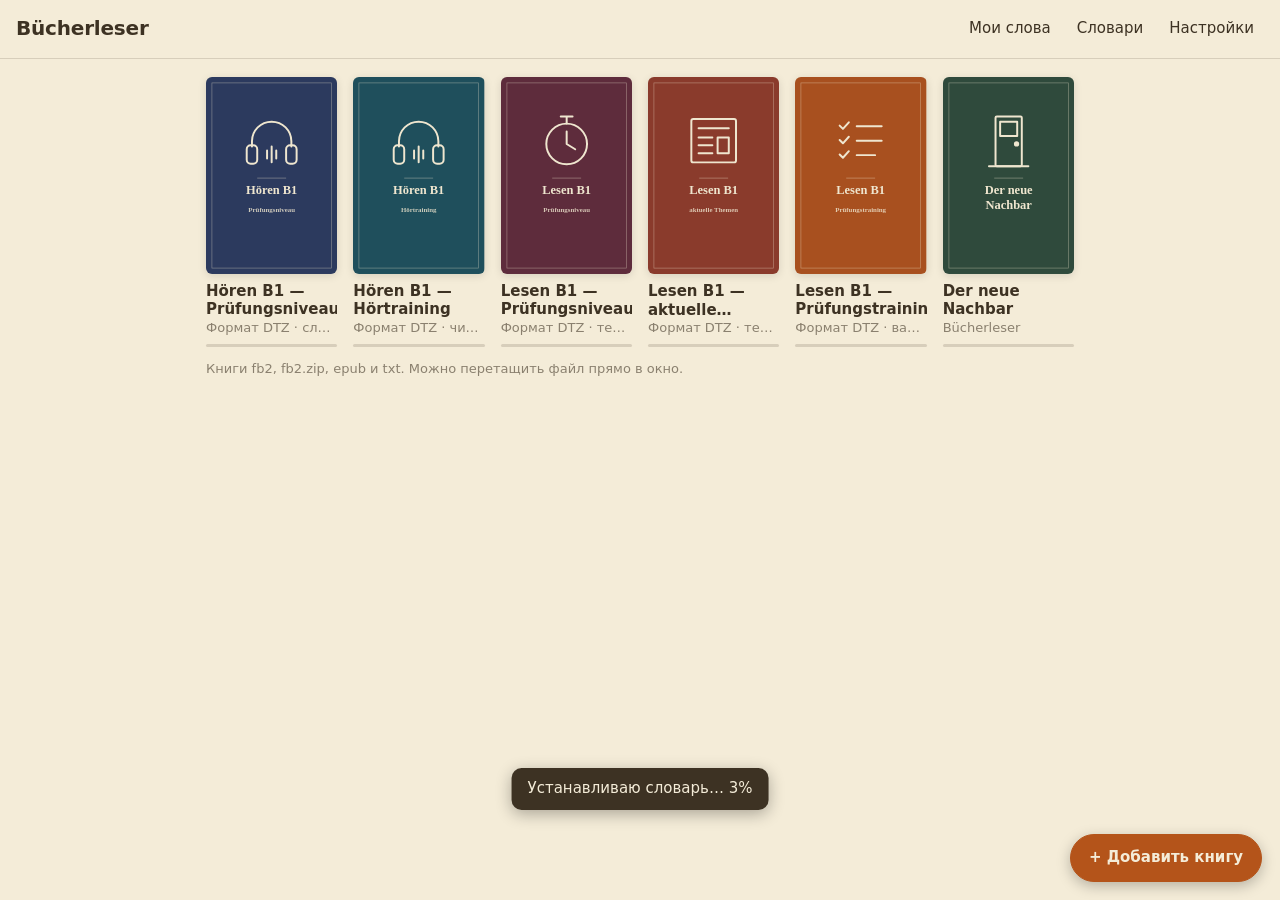
==== commit 7234ece5: "Sprechen B1 — самостоятельное приложение; партнёр-ИИ в Prüfung Приложение в папке sprechen/ больше н" ====
--- a/index.html
+++ b/index.html
@@ -104,7 +104,7 @@
       <button id="cloud-sync" hidden>Синхронизировать сейчас</button>
       <button id="cloud-out" hidden>Выйти</button>
     </p>
-    <p class="hint">Переносятся место чтения, ответы Lesen и Hören, прогресс Sprechen, «Мои слова» и оформление. Сами книги и словари добавляются на каждом устройстве отдельно — место чтения найдёт книгу по названию.</p>
+    <p class="hint">Переносятся место чтения, ответы Lesen и Hören, «Мои слова» и оформление. Сами книги и словари добавляются на каждом устройстве отдельно — место чтения найдёт книгу по названию.</p>
 
     <h2>Копия в файл</h2>
     <p class="btns">
